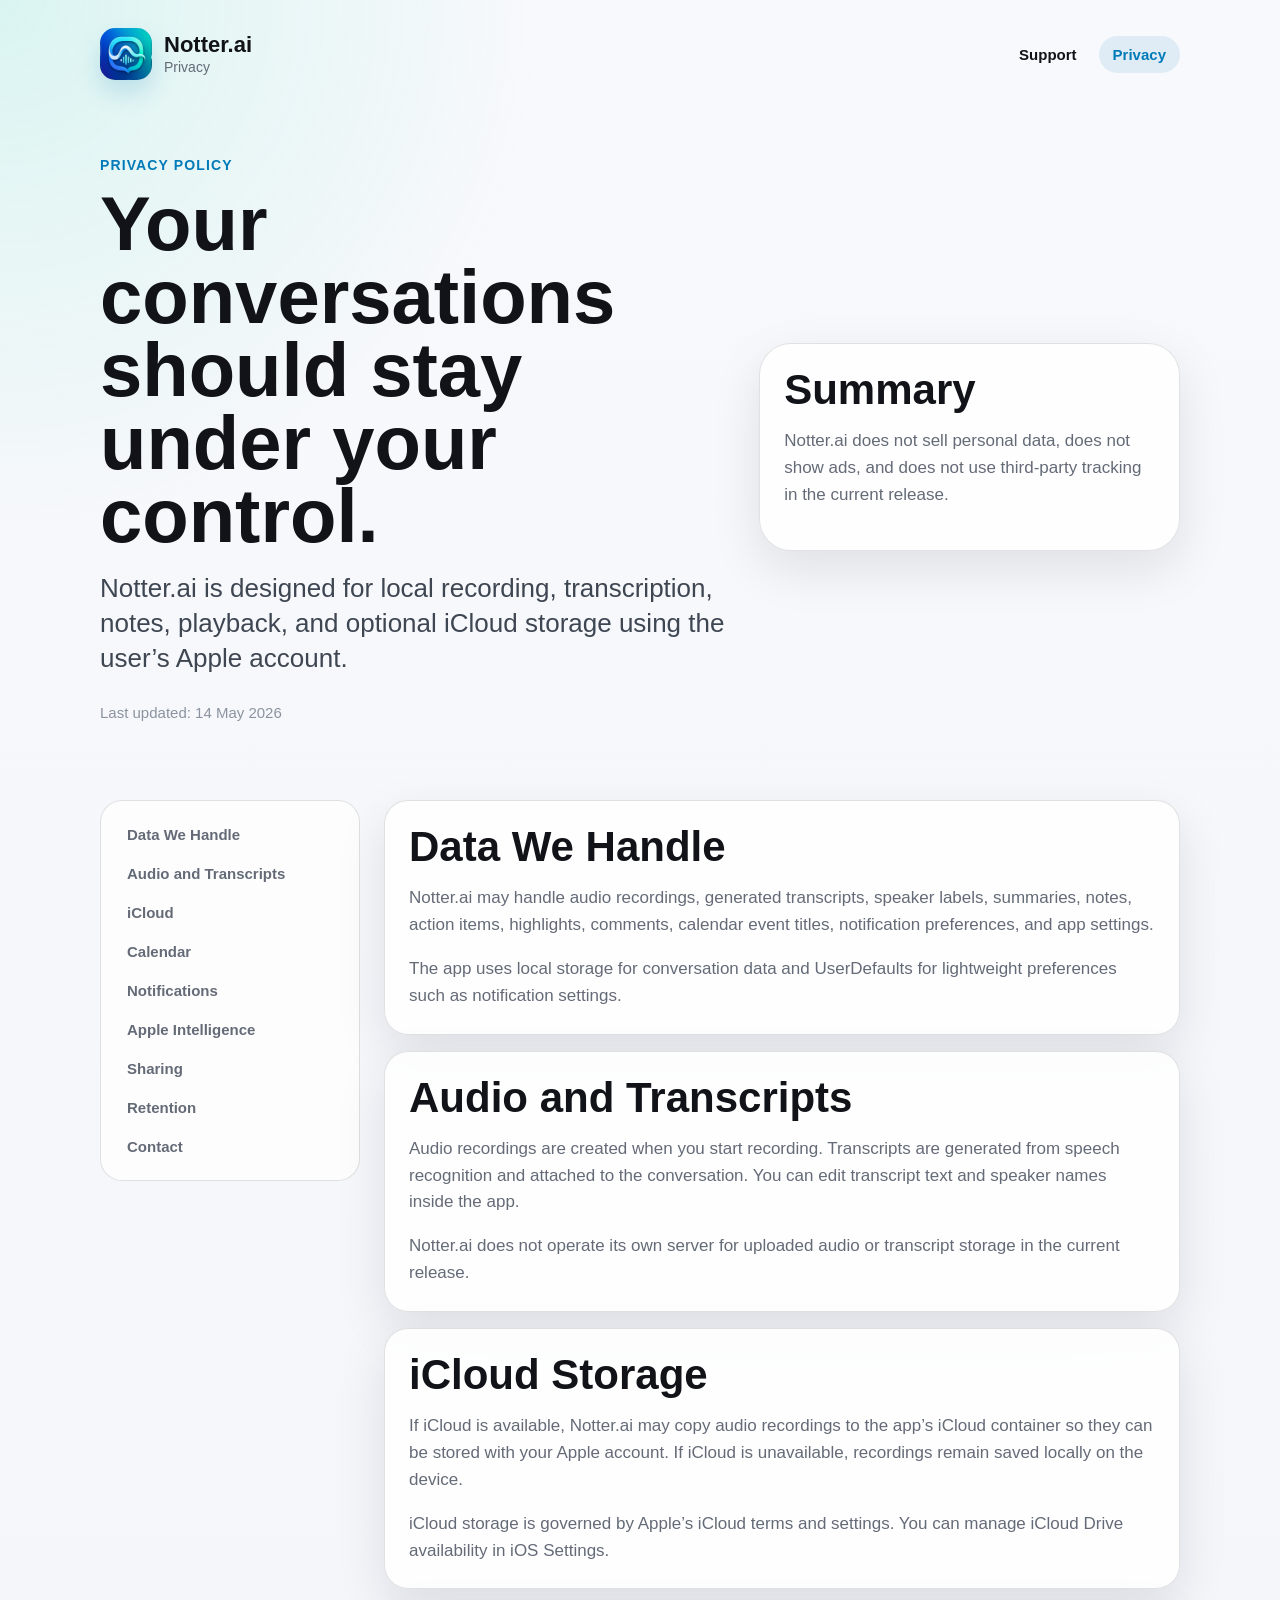
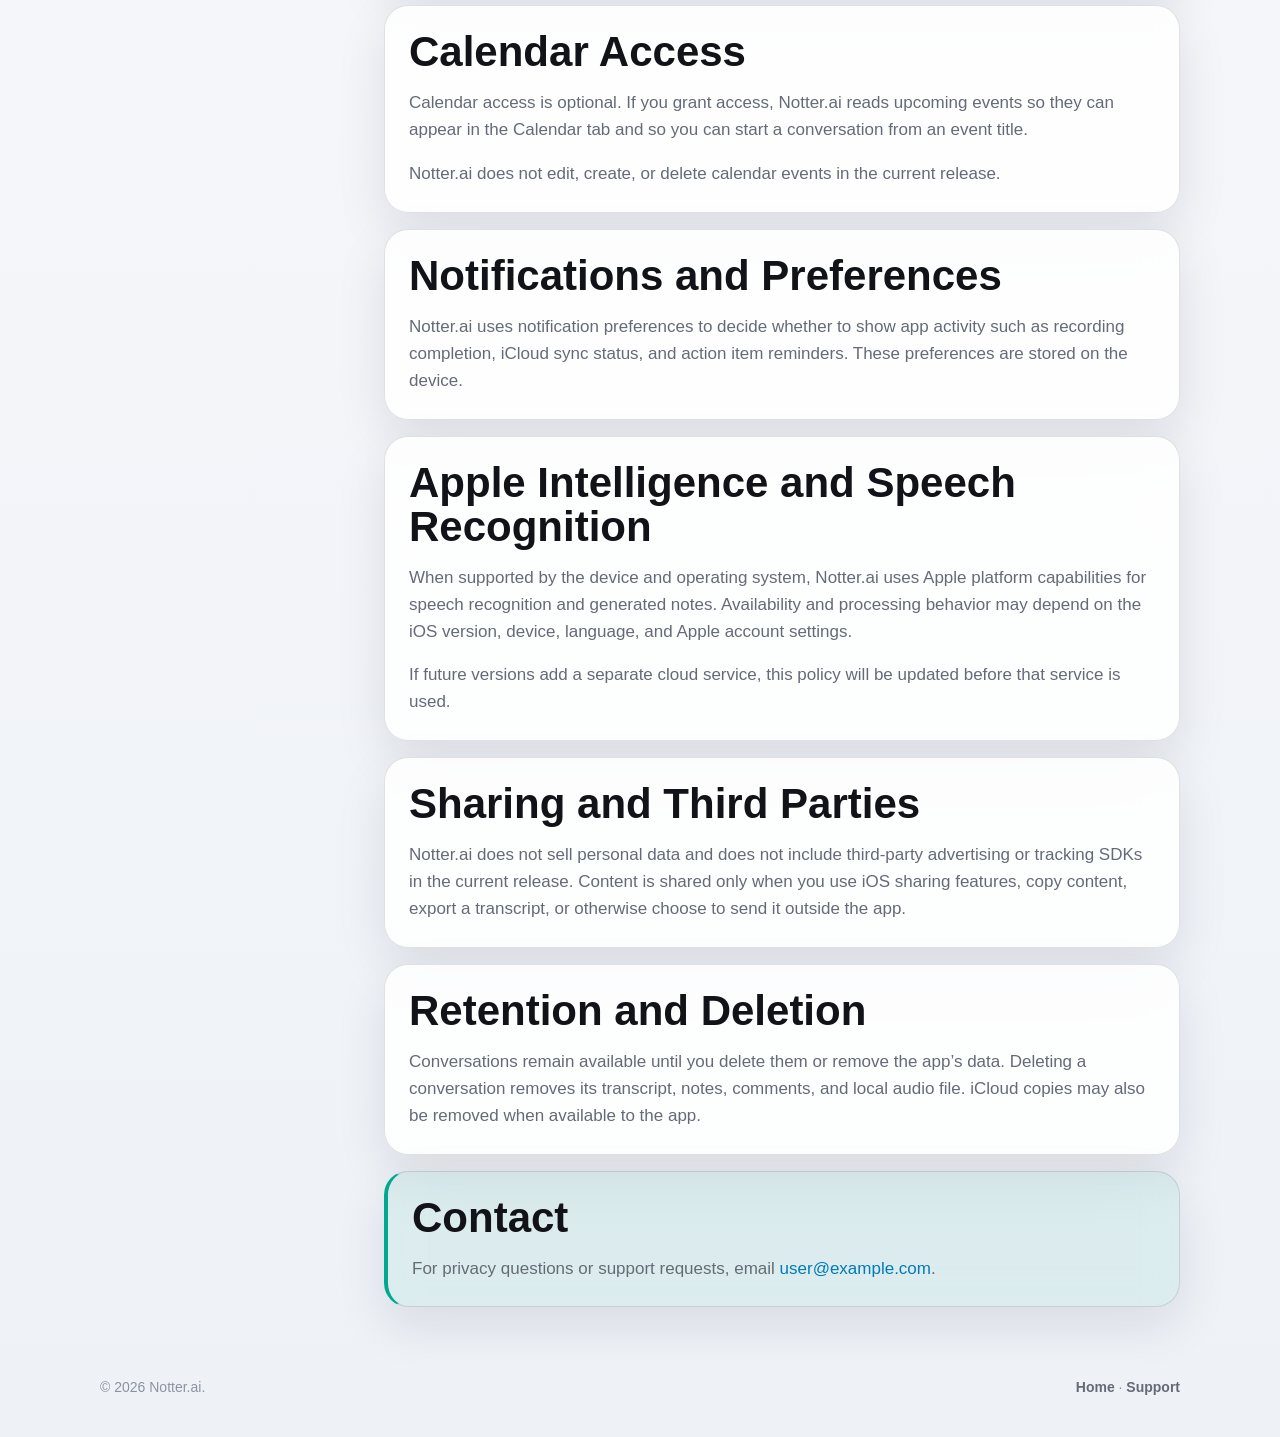
==== privacy.html @ 85d1f1f6 "Add Notter.ai website" ====
<!doctype html>
<html lang="en">
  <head>
    <meta charset="utf-8">
    <meta name="viewport" content="width=device-width, initial-scale=1">
    <title>Notter.ai Privacy Policy</title>
    <meta name="description" content="Privacy policy for the Notter.ai iOS app.">
    <meta name="theme-color" content="#007ab8">
    <link rel="icon" href="./assets/app-icon.png">
    <link rel="stylesheet" href="./styles.css">
  </head>
  <body>
    <header class="site-header">
      <a class="brand" href="./index.html" aria-label="Notter.ai home">
        <img src="./assets/brand-mark.png" alt="">
        <span>
          <span class="brand-name">Notter.ai</span>
          <span class="brand-subtitle">Privacy</span>
        </span>
      </a>
      <nav class="nav" aria-label="Main">
        <a href="./support.html">Support</a>
        <a href="./privacy.html" aria-current="page">Privacy</a>
      </nav>
    </header>

    <main class="site-main">
      <section class="hero">
        <div>
          <p class="eyebrow">Privacy Policy</p>
          <h1>Your conversations should stay under your control.</h1>
          <p class="lead">Notter.ai is designed for local recording, transcription, notes, playback, and optional iCloud storage using the user’s Apple account.</p>
          <p class="meta">Last updated: 14 May 2026</p>
        </div>
        <aside class="hero-card">
          <h2>Summary</h2>
          <p>Notter.ai does not sell personal data, does not show ads, and does not use third-party tracking in the current release.</p>
        </aside>
      </section>

      <section class="policy-layout">
        <nav class="toc" aria-label="Privacy sections">
          <a href="#data">Data We Handle</a>
          <a href="#audio">Audio and Transcripts</a>
          <a href="#icloud">iCloud</a>
          <a href="#calendar">Calendar</a>
          <a href="#notifications">Notifications</a>
          <a href="#ai">Apple Intelligence</a>
          <a href="#sharing">Sharing</a>
          <a href="#retention">Retention</a>
          <a href="#contact">Contact</a>
        </nav>

        <div class="policy-stack">
          <section class="policy-card" id="data">
            <h2>Data We Handle</h2>
            <p>Notter.ai may handle audio recordings, generated transcripts, speaker labels, summaries, notes, action items, highlights, comments, calendar event titles, notification preferences, and app settings.</p>
            <p>The app uses local storage for conversation data and UserDefaults for lightweight preferences such as notification settings.</p>
          </section>

          <section class="policy-card" id="audio">
            <h2>Audio and Transcripts</h2>
            <p>Audio recordings are created when you start recording. Transcripts are generated from speech recognition and attached to the conversation. You can edit transcript text and speaker names inside the app.</p>
            <p>Notter.ai does not operate its own server for uploaded audio or transcript storage in the current release.</p>
          </section>

          <section class="policy-card" id="icloud">
            <h2>iCloud Storage</h2>
            <p>If iCloud is available, Notter.ai may copy audio recordings to the app’s iCloud container so they can be stored with your Apple account. If iCloud is unavailable, recordings remain saved locally on the device.</p>
            <p>iCloud storage is governed by Apple’s iCloud terms and settings. You can manage iCloud Drive availability in iOS Settings.</p>
          </section>

          <section class="policy-card" id="calendar">
            <h2>Calendar Access</h2>
            <p>Calendar access is optional. If you grant access, Notter.ai reads upcoming events so they can appear in the Calendar tab and so you can start a conversation from an event title.</p>
            <p>Notter.ai does not edit, create, or delete calendar events in the current release.</p>
          </section>

          <section class="policy-card" id="notifications">
            <h2>Notifications and Preferences</h2>
            <p>Notter.ai uses notification preferences to decide whether to show app activity such as recording completion, iCloud sync status, and action item reminders. These preferences are stored on the device.</p>
          </section>

          <section class="policy-card" id="ai">
            <h2>Apple Intelligence and Speech Recognition</h2>
            <p>When supported by the device and operating system, Notter.ai uses Apple platform capabilities for speech recognition and generated notes. Availability and processing behavior may depend on the iOS version, device, language, and Apple account settings.</p>
            <p>If future versions add a separate cloud service, this policy will be updated before that service is used.</p>
          </section>

          <section class="policy-card" id="sharing">
            <h2>Sharing and Third Parties</h2>
            <p>Notter.ai does not sell personal data and does not include third-party advertising or tracking SDKs in the current release. Content is shared only when you use iOS sharing features, copy content, export a transcript, or otherwise choose to send it outside the app.</p>
          </section>

          <section class="policy-card" id="retention">
            <h2>Retention and Deletion</h2>
            <p>Conversations remain available until you delete them or remove the app’s data. Deleting a conversation removes its transcript, notes, comments, and local audio file. iCloud copies may also be removed when available to the app.</p>
          </section>

          <section class="policy-card callout" id="contact">
            <h2>Contact</h2>
            <p>For privacy questions or support requests, email <a href="mailto:user@example.com">user@example.com</a>.</p>
          </section>
        </div>
      </section>
    </main>

    <footer class="site-footer">
      <span>© 2026 Notter.ai.</span>
      <span><a href="./index.html">Home</a> · <a href="./support.html">Support</a></span>
    </footer>
  </body>
</html>
---- styles.css ----
:root {
  color-scheme: light;
  --bg: #f5f6fa;
  --surface: rgba(255, 255, 255, 0.86);
  --surface-strong: #ffffff;
  --ink: #111318;
  --muted: #646b77;
  --quiet: #8b93a0;
  --line: rgba(17, 19, 24, 0.12);
  --blue: #007ab8;
  --teal: #00a88f;
  --mint: #3ddbbc;
  --indigo: #3b54eb;
  --shadow: 0 18px 50px rgba(16, 24, 40, 0.10);
  --radius: 24px;
  font-family: -apple-system, BlinkMacSystemFont, "SF Pro Display", "SF Pro Text", "Helvetica Neue", Arial, sans-serif;
}

* {
  box-sizing: border-box;
}

html {
  background: var(--bg);
}

body {
  margin: 0;
  color: var(--ink);
  background:
    radial-gradient(circle at top left, rgba(61, 219, 188, 0.16), transparent 34rem),
    linear-gradient(180deg, #f8f9fc 0%, var(--bg) 52%, #eef2f7 100%);
  min-height: 100vh;
}

a {
  color: var(--blue);
  text-decoration: none;
}

a:hover {
  text-decoration: underline;
}

.site-header,
.site-main,
.site-footer {
  width: min(1080px, calc(100% - 40px));
  margin: 0 auto;
}

.site-header {
  display: flex;
  align-items: center;
  justify-content: space-between;
  gap: 24px;
  padding: 28px 0 18px;
}

.brand {
  display: flex;
  align-items: center;
  gap: 12px;
  color: var(--ink);
}

.brand img {
  width: 52px;
  height: 52px;
  border-radius: 15px;
  box-shadow: 0 12px 24px rgba(0, 122, 184, 0.18);
}

.brand-name {
  display: block;
  font-size: 22px;
  line-height: 1;
  font-weight: 760;
  letter-spacing: 0;
}

.brand-subtitle {
  display: block;
  margin-top: 3px;
  color: var(--muted);
  font-size: 14px;
  font-weight: 520;
}

.nav {
  display: flex;
  align-items: center;
  gap: 8px;
}

.nav a {
  color: var(--ink);
  font-size: 15px;
  font-weight: 650;
  padding: 10px 14px;
  border-radius: 999px;
}

.nav a[aria-current="page"] {
  color: var(--blue);
  background: rgba(0, 122, 184, 0.10);
}

.hero {
  display: grid;
  grid-template-columns: minmax(0, 1.2fr) minmax(280px, 0.8fr);
  align-items: center;
  gap: 28px;
  padding: 56px 0 34px;
}

.eyebrow {
  color: var(--blue);
  font-size: 14px;
  font-weight: 740;
  margin: 0 0 12px;
  text-transform: uppercase;
  letter-spacing: 0.08em;
}

h1,
h2,
h3,
p {
  margin-top: 0;
}

h1 {
  max-width: 760px;
  margin-bottom: 18px;
  font-size: clamp(42px, 7vw, 76px);
  line-height: 0.96;
  letter-spacing: 0;
}

h2 {
  margin-bottom: 16px;
  font-size: clamp(28px, 4vw, 42px);
  line-height: 1.05;
  letter-spacing: 0;
}

h3 {
  margin-bottom: 8px;
  font-size: 19px;
  line-height: 1.25;
}

p,
li {
  color: var(--muted);
  font-size: 17px;
  line-height: 1.58;
}

.lead {
  max-width: 760px;
  color: #3e4652;
  font-size: clamp(20px, 2.5vw, 26px);
  line-height: 1.34;
}

.actions {
  display: flex;
  flex-wrap: wrap;
  gap: 12px;
  margin-top: 26px;
}

.button {
  display: inline-flex;
  align-items: center;
  justify-content: center;
  gap: 8px;
  min-height: 46px;
  padding: 0 18px;
  border-radius: 999px;
  border: 1px solid var(--line);
  background: var(--surface-strong);
  color: var(--ink);
  font-weight: 740;
  box-shadow: 0 8px 20px rgba(16, 24, 40, 0.06);
}

.button.primary {
  color: white;
  border-color: transparent;
  background: linear-gradient(135deg, var(--indigo), var(--blue) 52%, var(--teal));
}

.hero-card,
.panel,
.policy-card {
  border: 1px solid var(--line);
  background: var(--surface);
  box-shadow: var(--shadow);
  backdrop-filter: blur(18px);
}

.hero-card {
  border-radius: 32px;
  padding: 24px;
}

.status-list {
  display: grid;
  gap: 14px;
  margin: 0;
  padding: 0;
  list-style: none;
}

.status-list li {
  display: grid;
  grid-template-columns: 40px 1fr;
  gap: 12px;
  align-items: start;
  color: var(--muted);
}

.symbol {
  display: grid;
  place-items: center;
  width: 40px;
  height: 40px;
  border-radius: 50%;
  color: var(--blue);
  background: rgba(0, 122, 184, 0.10);
  font-weight: 800;
}

.section {
  padding: 22px 0;
}

.grid {
  display: grid;
  grid-template-columns: repeat(3, minmax(0, 1fr));
  gap: 16px;
}

.panel,
.policy-card {
  border-radius: var(--radius);
  padding: 24px;
}

.panel p:last-child,
.policy-card p:last-child,
.policy-card ul:last-child {
  margin-bottom: 0;
}

.policy-layout {
  display: grid;
  grid-template-columns: 260px minmax(0, 1fr);
  gap: 24px;
  align-items: start;
  padding: 26px 0 34px;
}

.toc {
  position: sticky;
  top: 18px;
  display: grid;
  gap: 8px;
  padding: 18px;
  border: 1px solid var(--line);
  border-radius: 22px;
  background: rgba(255, 255, 255, 0.74);
}

.toc a {
  color: var(--muted);
  font-size: 15px;
  font-weight: 650;
  padding: 7px 8px;
  border-radius: 10px;
}

.toc a:hover {
  color: var(--blue);
  background: rgba(0, 122, 184, 0.08);
  text-decoration: none;
}

.policy-stack {
  display: grid;
  gap: 16px;
}

.meta {
  color: var(--quiet);
  font-size: 15px;
}

.callout {
  border-left: 4px solid var(--teal);
  background: rgba(0, 168, 143, 0.08);
}

.site-footer {
  display: flex;
  justify-content: space-between;
  gap: 16px;
  padding: 38px 0 42px;
  color: var(--quiet);
  font-size: 14px;
}

.site-footer a {
  color: var(--muted);
  font-weight: 650;
}

@media (max-width: 780px) {
  .site-header {
    align-items: flex-start;
    flex-direction: column;
  }

  .nav {
    width: 100%;
    justify-content: space-between;
  }

  .nav a {
    flex: 1;
    text-align: center;
  }

  .hero,
  .policy-layout {
    grid-template-columns: 1fr;
  }

  .hero {
    padding-top: 34px;
  }

  .grid {
    grid-template-columns: 1fr;
  }

  .toc {
    position: static;
  }

  .site-footer {
    flex-direction: column;
  }
}
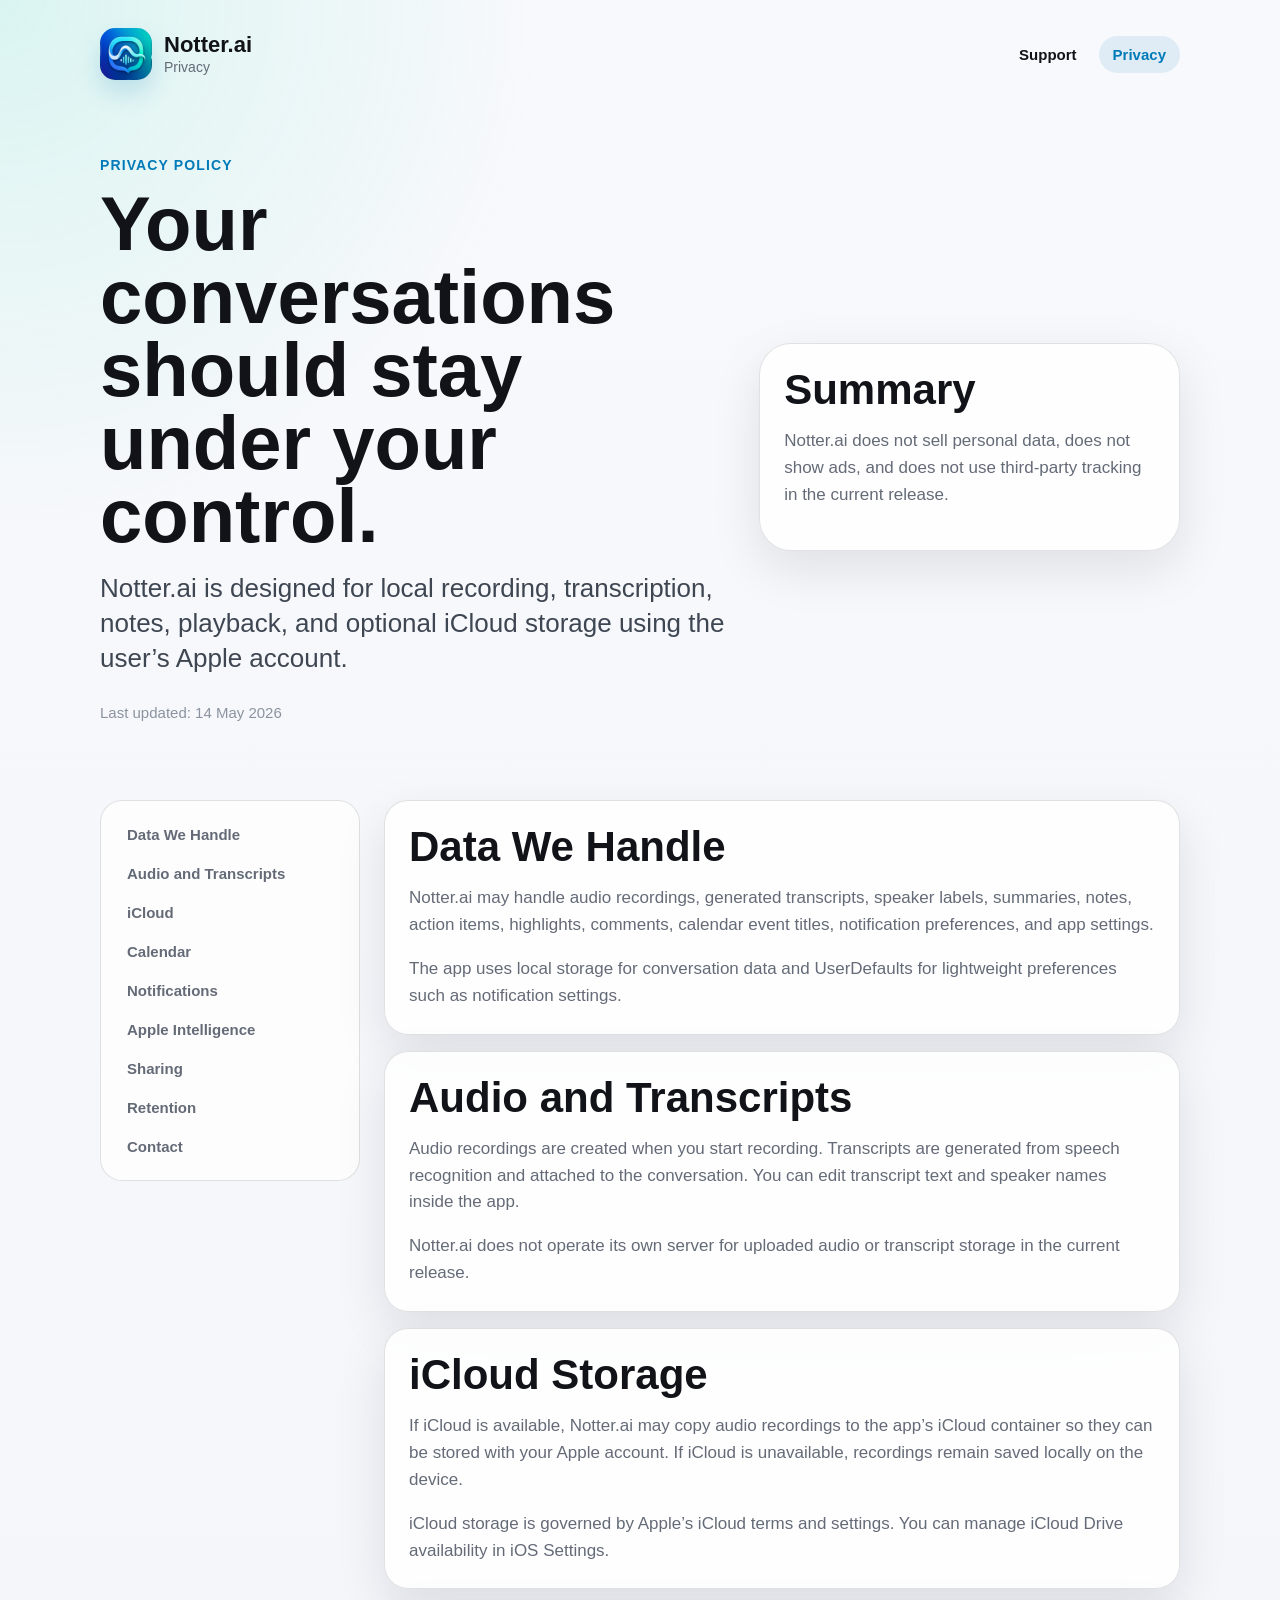
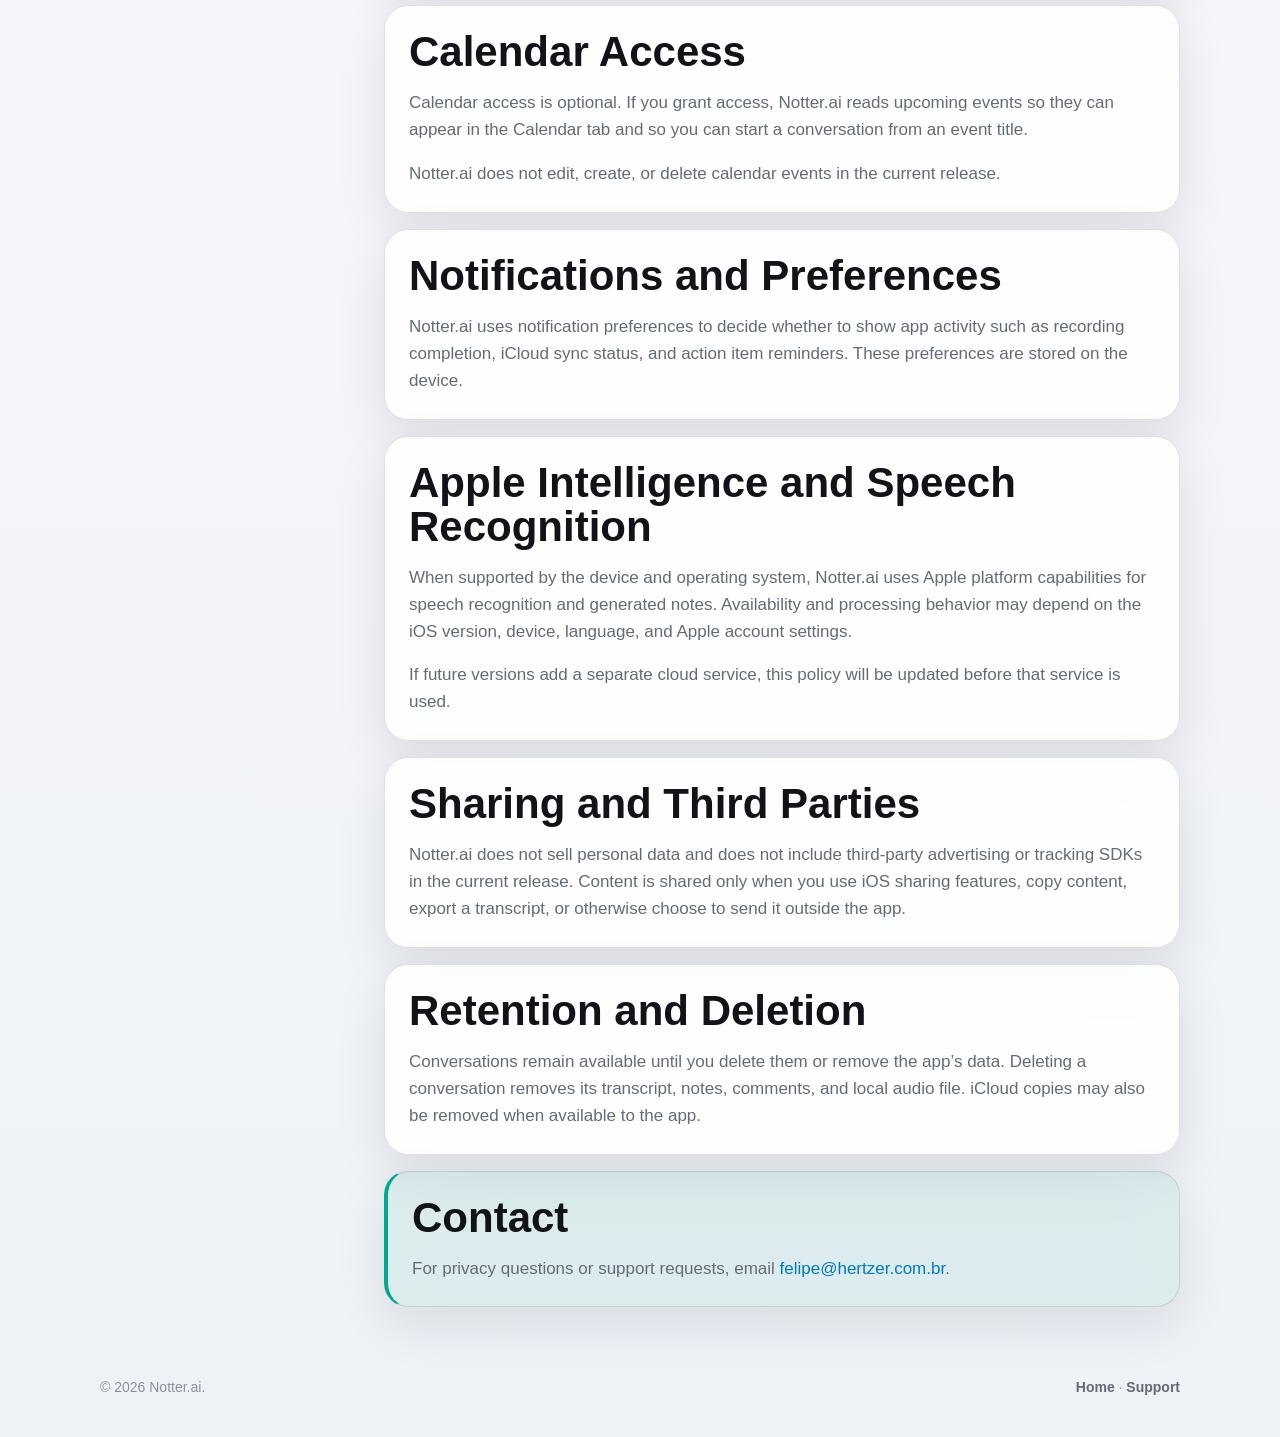
==== commit 29cd7015: "Update support email" ====
--- a/privacy.html
+++ b/privacy.html
@@ -99,7 +99,7 @@
 
           <section class="policy-card callout" id="contact">
             <h2>Contact</h2>
-            <p>For privacy questions or support requests, email <a href="mailto:user@example.com">user@example.com</a>.</p>
+            <p>For privacy questions or support requests, email <a href="mailto:felipe@hertzer.com.br">felipe@hertzer.com.br</a>.</p>
           </section>
         </div>
       </section>
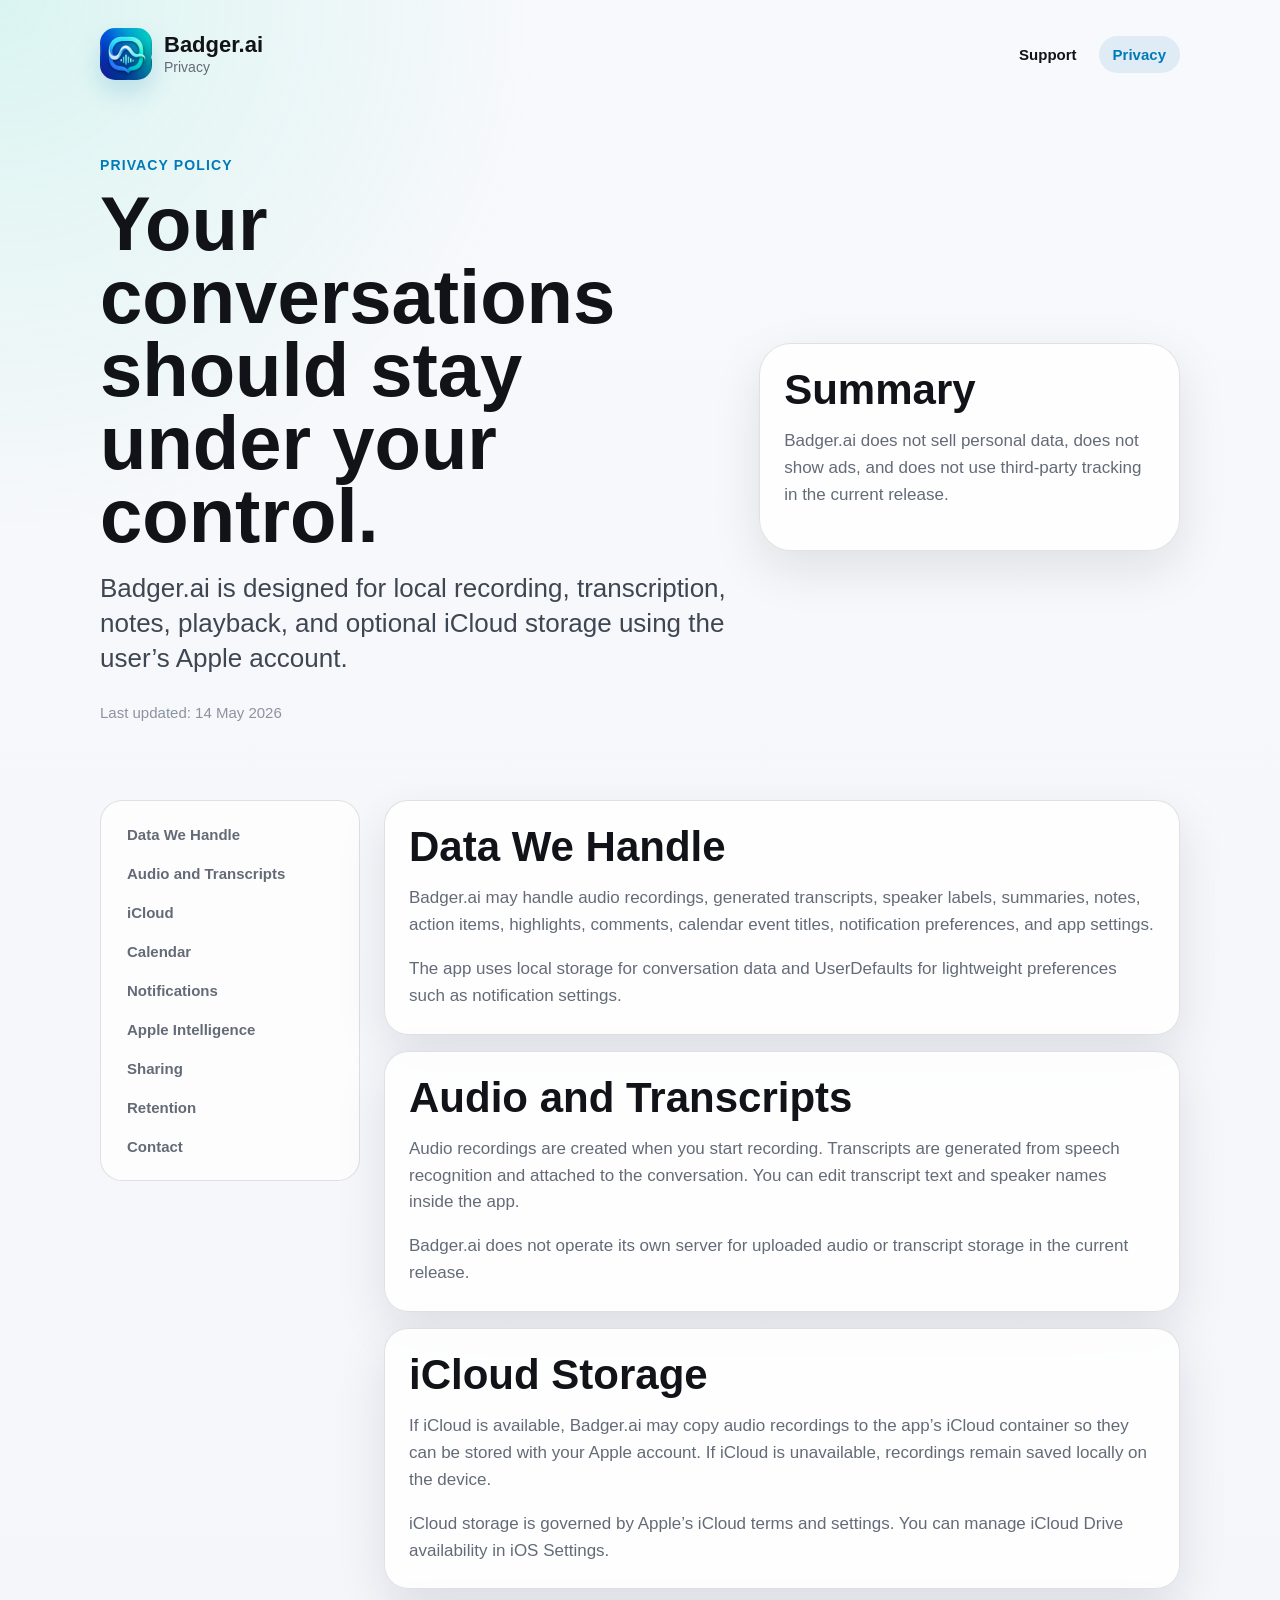
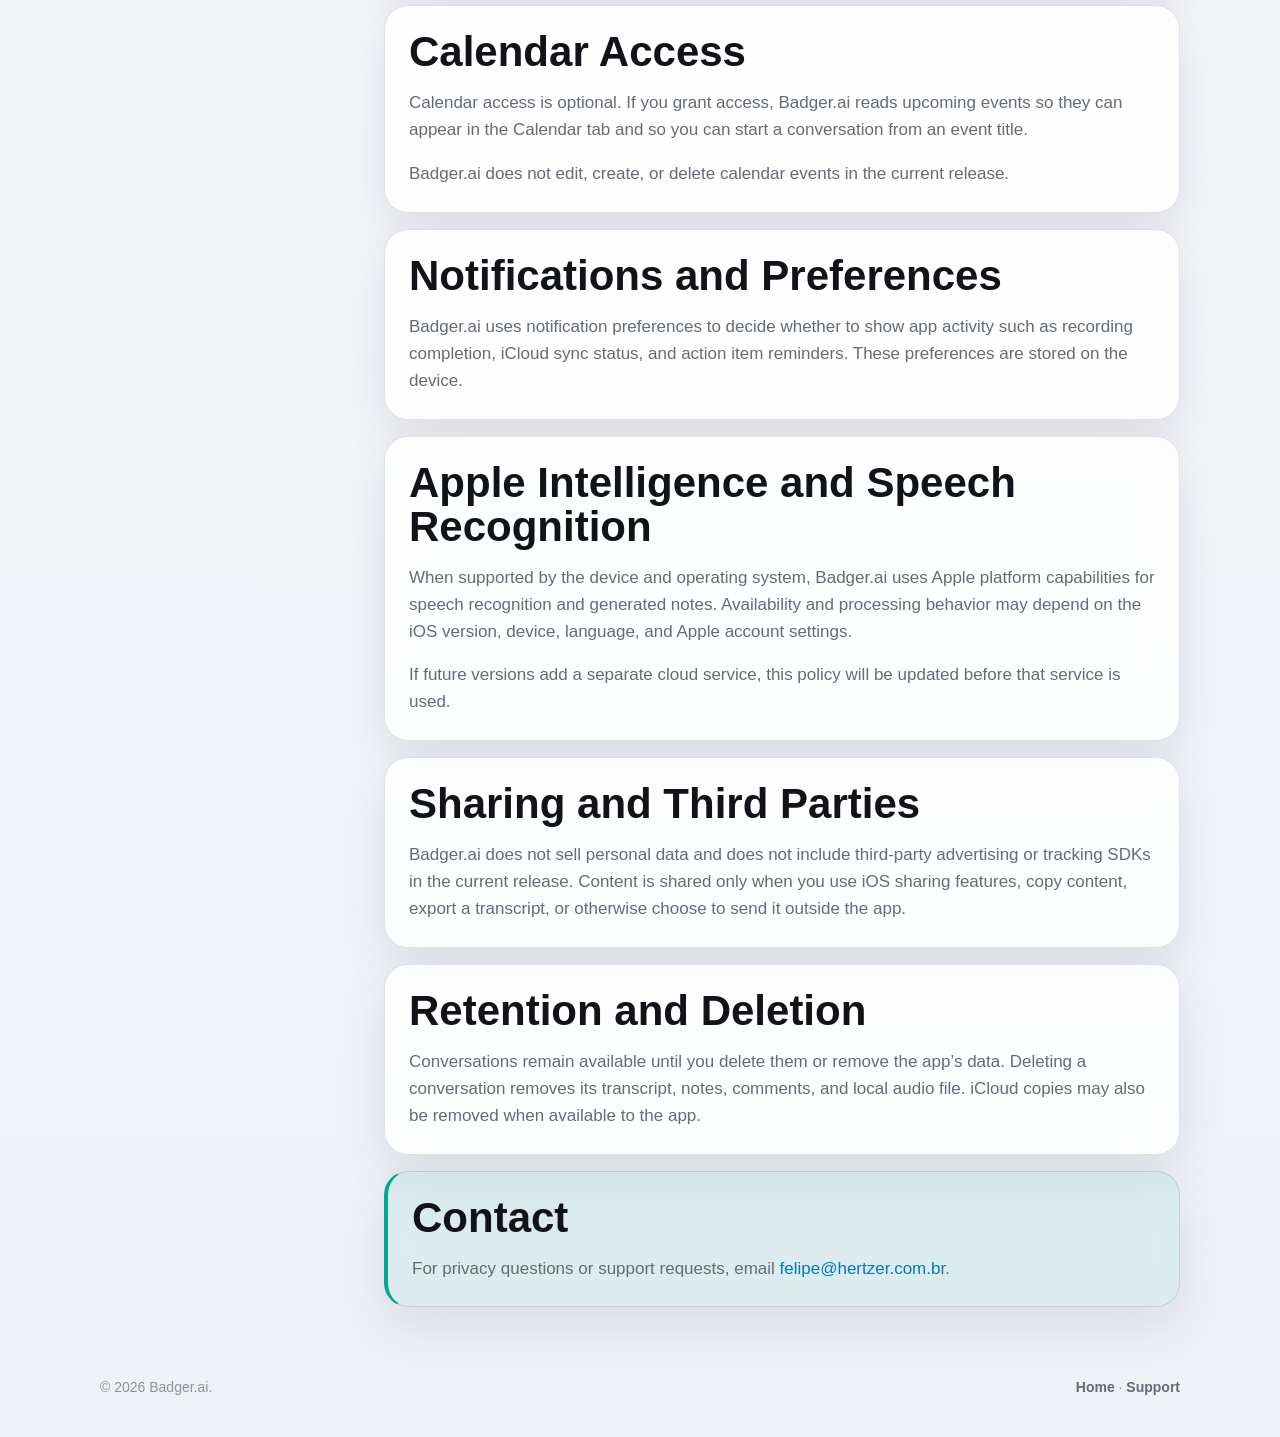
==== commit ab14ac6f: "Rename website to Badger.ai" ====
--- a/privacy.html
+++ b/privacy.html
@@ -3,18 +3,18 @@
   <head>
     <meta charset="utf-8">
     <meta name="viewport" content="width=device-width, initial-scale=1">
-    <title>Notter.ai Privacy Policy</title>
-    <meta name="description" content="Privacy policy for the Notter.ai iOS app.">
+    <title>Badger.ai Privacy Policy</title>
+    <meta name="description" content="Privacy policy for the Badger.ai iOS app.">
     <meta name="theme-color" content="#007ab8">
     <link rel="icon" href="./assets/app-icon.png">
     <link rel="stylesheet" href="./styles.css">
   </head>
   <body>
     <header class="site-header">
-      <a class="brand" href="./index.html" aria-label="Notter.ai home">
+      <a class="brand" href="./index.html" aria-label="Badger.ai home">
         <img src="./assets/brand-mark.png" alt="">
         <span>
-          <span class="brand-name">Notter.ai</span>
+          <span class="brand-name">Badger.ai</span>
           <span class="brand-subtitle">Privacy</span>
         </span>
       </a>
@@ -29,12 +29,12 @@
         <div>
           <p class="eyebrow">Privacy Policy</p>
           <h1>Your conversations should stay under your control.</h1>
-          <p class="lead">Notter.ai is designed for local recording, transcription, notes, playback, and optional iCloud storage using the user’s Apple account.</p>
+          <p class="lead">Badger.ai is designed for local recording, transcription, notes, playback, and optional iCloud storage using the user’s Apple account.</p>
           <p class="meta">Last updated: 14 May 2026</p>
         </div>
         <aside class="hero-card">
           <h2>Summary</h2>
-          <p>Notter.ai does not sell personal data, does not show ads, and does not use third-party tracking in the current release.</p>
+          <p>Badger.ai does not sell personal data, does not show ads, and does not use third-party tracking in the current release.</p>
         </aside>
       </section>
 
@@ -54,42 +54,42 @@
         <div class="policy-stack">
           <section class="policy-card" id="data">
             <h2>Data We Handle</h2>
-            <p>Notter.ai may handle audio recordings, generated transcripts, speaker labels, summaries, notes, action items, highlights, comments, calendar event titles, notification preferences, and app settings.</p>
+            <p>Badger.ai may handle audio recordings, generated transcripts, speaker labels, summaries, notes, action items, highlights, comments, calendar event titles, notification preferences, and app settings.</p>
             <p>The app uses local storage for conversation data and UserDefaults for lightweight preferences such as notification settings.</p>
           </section>
 
           <section class="policy-card" id="audio">
             <h2>Audio and Transcripts</h2>
             <p>Audio recordings are created when you start recording. Transcripts are generated from speech recognition and attached to the conversation. You can edit transcript text and speaker names inside the app.</p>
-            <p>Notter.ai does not operate its own server for uploaded audio or transcript storage in the current release.</p>
+            <p>Badger.ai does not operate its own server for uploaded audio or transcript storage in the current release.</p>
           </section>
 
           <section class="policy-card" id="icloud">
             <h2>iCloud Storage</h2>
-            <p>If iCloud is available, Notter.ai may copy audio recordings to the app’s iCloud container so they can be stored with your Apple account. If iCloud is unavailable, recordings remain saved locally on the device.</p>
+            <p>If iCloud is available, Badger.ai may copy audio recordings to the app’s iCloud container so they can be stored with your Apple account. If iCloud is unavailable, recordings remain saved locally on the device.</p>
             <p>iCloud storage is governed by Apple’s iCloud terms and settings. You can manage iCloud Drive availability in iOS Settings.</p>
           </section>
 
           <section class="policy-card" id="calendar">
             <h2>Calendar Access</h2>
-            <p>Calendar access is optional. If you grant access, Notter.ai reads upcoming events so they can appear in the Calendar tab and so you can start a conversation from an event title.</p>
-            <p>Notter.ai does not edit, create, or delete calendar events in the current release.</p>
+            <p>Calendar access is optional. If you grant access, Badger.ai reads upcoming events so they can appear in the Calendar tab and so you can start a conversation from an event title.</p>
+            <p>Badger.ai does not edit, create, or delete calendar events in the current release.</p>
           </section>
 
           <section class="policy-card" id="notifications">
             <h2>Notifications and Preferences</h2>
-            <p>Notter.ai uses notification preferences to decide whether to show app activity such as recording completion, iCloud sync status, and action item reminders. These preferences are stored on the device.</p>
+            <p>Badger.ai uses notification preferences to decide whether to show app activity such as recording completion, iCloud sync status, and action item reminders. These preferences are stored on the device.</p>
           </section>
 
           <section class="policy-card" id="ai">
             <h2>Apple Intelligence and Speech Recognition</h2>
-            <p>When supported by the device and operating system, Notter.ai uses Apple platform capabilities for speech recognition and generated notes. Availability and processing behavior may depend on the iOS version, device, language, and Apple account settings.</p>
+            <p>When supported by the device and operating system, Badger.ai uses Apple platform capabilities for speech recognition and generated notes. Availability and processing behavior may depend on the iOS version, device, language, and Apple account settings.</p>
             <p>If future versions add a separate cloud service, this policy will be updated before that service is used.</p>
           </section>
 
           <section class="policy-card" id="sharing">
             <h2>Sharing and Third Parties</h2>
-            <p>Notter.ai does not sell personal data and does not include third-party advertising or tracking SDKs in the current release. Content is shared only when you use iOS sharing features, copy content, export a transcript, or otherwise choose to send it outside the app.</p>
+            <p>Badger.ai does not sell personal data and does not include third-party advertising or tracking SDKs in the current release. Content is shared only when you use iOS sharing features, copy content, export a transcript, or otherwise choose to send it outside the app.</p>
           </section>
 
           <section class="policy-card" id="retention">
@@ -106,7 +106,7 @@
     </main>
 
     <footer class="site-footer">
-      <span>© 2026 Notter.ai.</span>
+      <span>© 2026 Badger.ai.</span>
       <span><a href="./index.html">Home</a> · <a href="./support.html">Support</a></span>
     </footer>
   </body>
